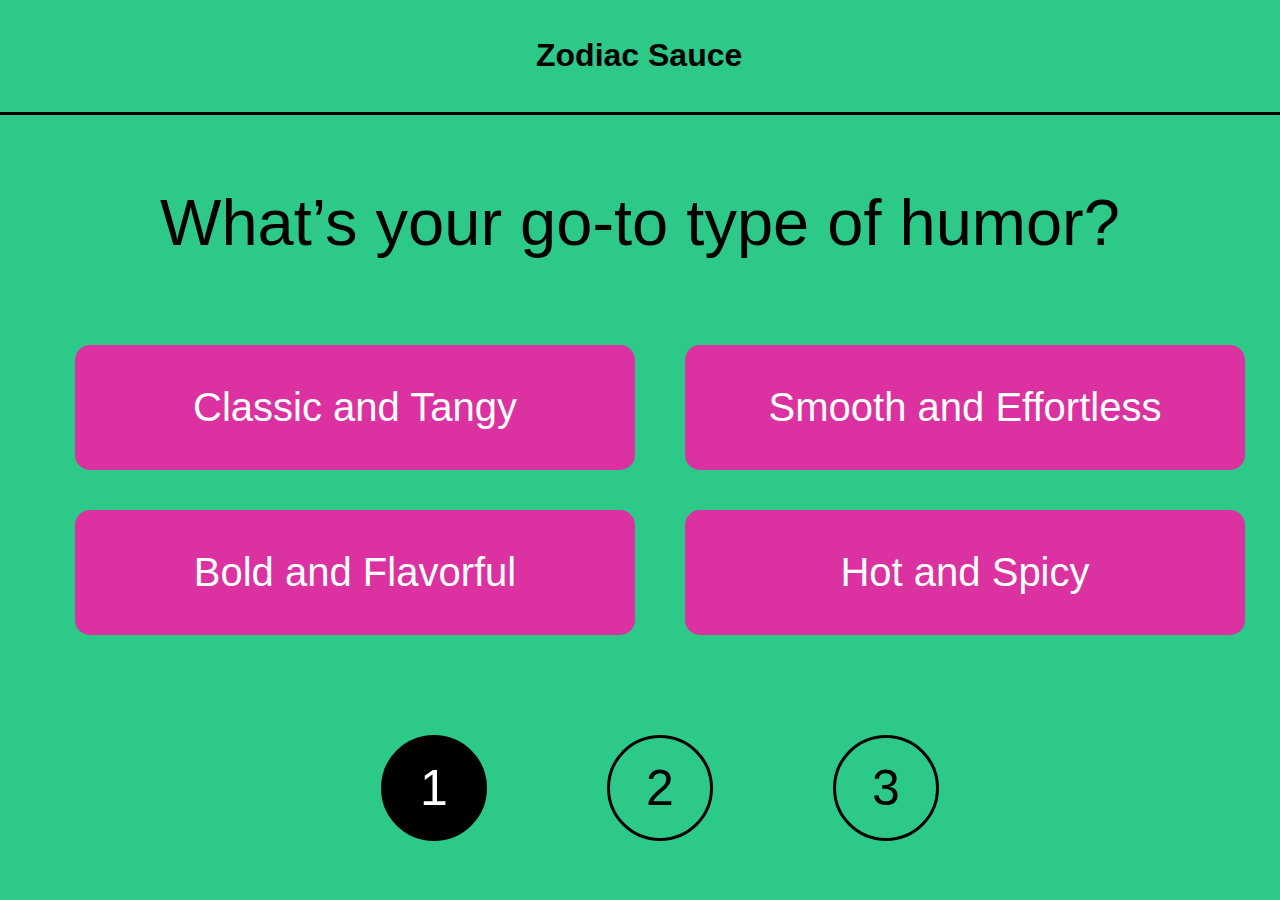
==== index.html @ 730c1243 "Add files via upload" ====
<!DOCTYPE html>
<html lang="en">
<head>
    <link rel="stylesheet" href="main.css">
    <meta charset="UTF-8">
    <meta name="viewport" content="width=device-width, initial-scale=1.0">
    <title>Document</title>
</head>
<body>
    <nav class="title">
        <ul class="list">
            <li class="imageli"><img src="Images/NHL-Stenden-e1613378248206 1.png" alt=""></li>
            <li class="titleli"><h1>Zodiac Sauce</h1></li>
        </ul>
        <hr class="navline">
    </nav>
    <div>
        <h1 class="bigtext">What’s your go-to type of humor?</h1>
    </div>
    <div class="buttonmenu">
        <ul class="buttonstop">
            <li class="button1">Classic and Tangy</li>
            <li class="button1">Smooth and Effortless</li>
        </ul>
        <ul class="buttonsbottom">
            <li class="button1">Bold and Flavorful</li>
            <li class="button1">Hot and Spicy</li>
        </ul>
    </div>
    <div>
        <ul class="numbers">
            <li class="numberstyle number1">1</li>
            <li class="numberstyle number2">2</li>
            <li class="numberstyle number3">3</li>
        </ul>
    </div>
</body>
</html>
---- main.css ----
* {
    font-family: helvetica;
}

body{
    margin: 0px;
    background-color: #2CC989;
}

.list {
    display: flex;
    gap: 40%;
    list-style: none;
}

.titleli {
    font-style: inherit;
    font-weight: 900;
    color: black;
}

.navline {
    height:3px;
    border-width: 0;
    background-color: black;
}

.bigtext {
    margin-top: 70px;
    text-align: center;
    font-weight: 100;
    font-size: 65px;
}

.buttonstop {
    margin-top: 85px;
    align-items: center;
    list-style: none;
    display: flex;
    justify-content: center;
    gap: 50px;
}

.buttonsbottom {
    margin-top: 40px;
    align-items: center;
    list-style: none;
    display: flex;
    justify-content: center;
    gap: 50px;
}

.button1 {
    color: white;
    display: flex;
    justify-content: center;
    text-align: center;
    align-items: center;
    width: 550px;
    height: 115px;
    border: 5px solid #DC31A1;
    border-radius: 15px;
    background-color: #DC31A1;
    font-size: 40px;
}
.button1:hover{
    background-color: #2CC989;
    border: 5px solid #DC31A1;
    color: #DC31A1;
}

.numbers {
    margin-top: 100px;
    gap: 120px;
    display: flex;
    justify-content: center;
    list-style: none;
    font-size: 50px;
}

.numberstyle {
    display: flex;
    justify-content: center;
    align-items: center;
    border: 3px solid black;
    width: 100px;
    height: 100px;
    border-radius: 50%;
}

.number1 {
    background-color: black;
    color: white;
}
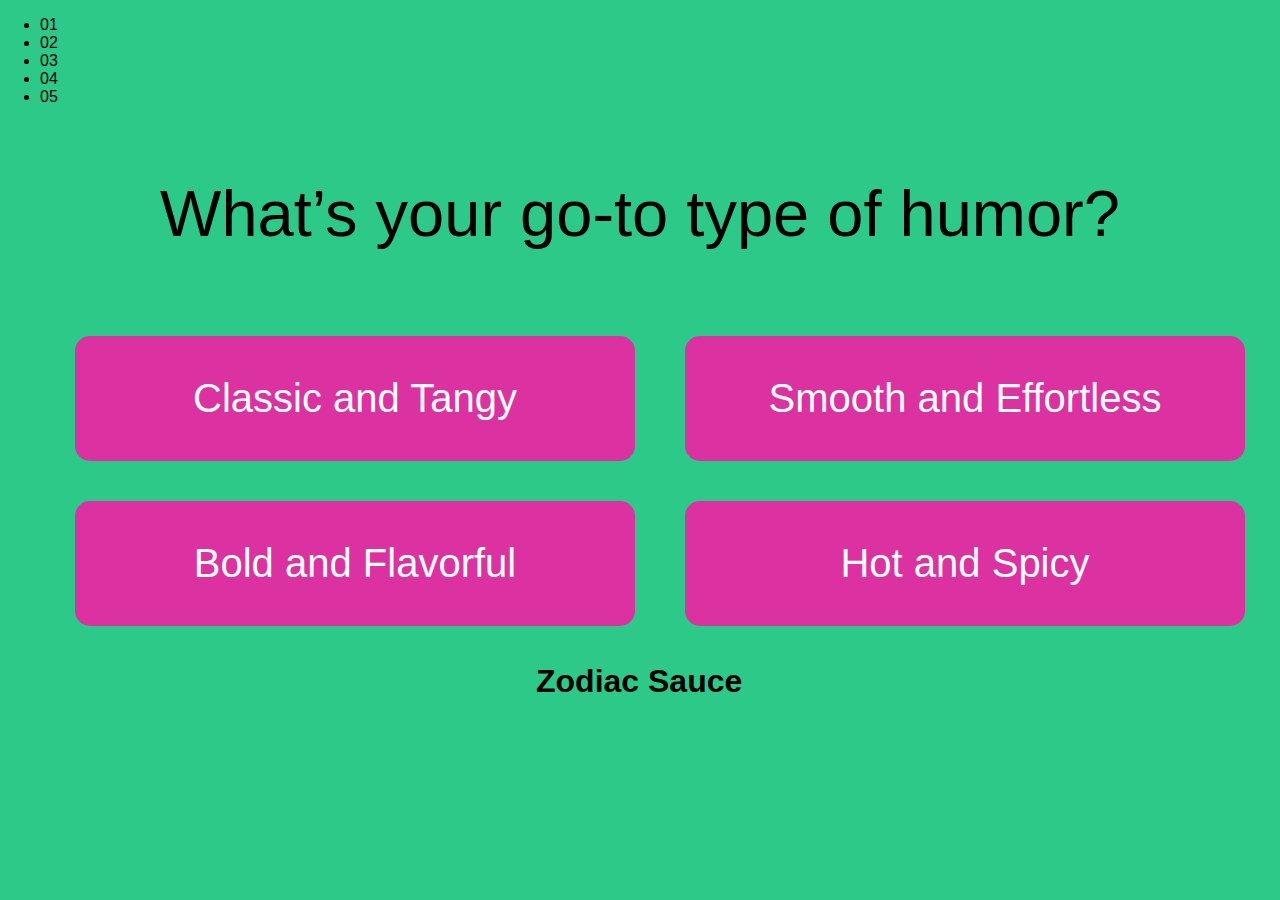
==== commit 61ab42dc: "Update index.html" ====
--- a/index.html
+++ b/index.html
@@ -7,12 +7,14 @@
     <title>Document</title>
 </head>
 <body>
-    <nav class="title">
-        <ul class="list">
-            <li class="imageli"><img src="Images/NHL-Stenden-e1613378248206 1.png" alt=""></li>
-            <li class="titleli"><h1>Zodiac Sauce</h1></li>
+    <nav>
+        <ul class="navlist">
+            <li class="c1">01</li>
+            <li class="c2">02</li>
+            <li class="c3">03</li>
+            <li class="c4">04</li>
+            <li class="c5">05</li>
         </ul>
-        <hr class="navline">
     </nav>
     <div>
         <h1 class="bigtext">What’s your go-to type of humor?</h1>
@@ -27,12 +29,16 @@
             <li class="button1">Hot and Spicy</li>
         </ul>
     </div>
-    <div>
-        <ul class="numbers">
-            <li class="numberstyle number1">1</li>
-            <li class="numberstyle number2">2</li>
-            <li class="numberstyle number3">3</li>
+    <footer class="footer">
+        <ul class="list">
+            <li class="imageli"><img src="Images/NHL-Stenden-e1613378248206 1.png" alt=""></li>
+            <li class="titleli"><h1 class="zodiac">Zodiac Sauce</h1></li>
         </ul>
-    </div>
+        <figure>
+            <img class=ellipse src="Images/Ellipse 9.png" alt="">
+            <img class="textimg"  src="Images/Interact with me.png" alt="">
+            <img class="touch"  src="Images/touch-screen_9638830 4.png" alt="">
+        </figure>
+    </footer>
 </body>
-</html>+</html>
